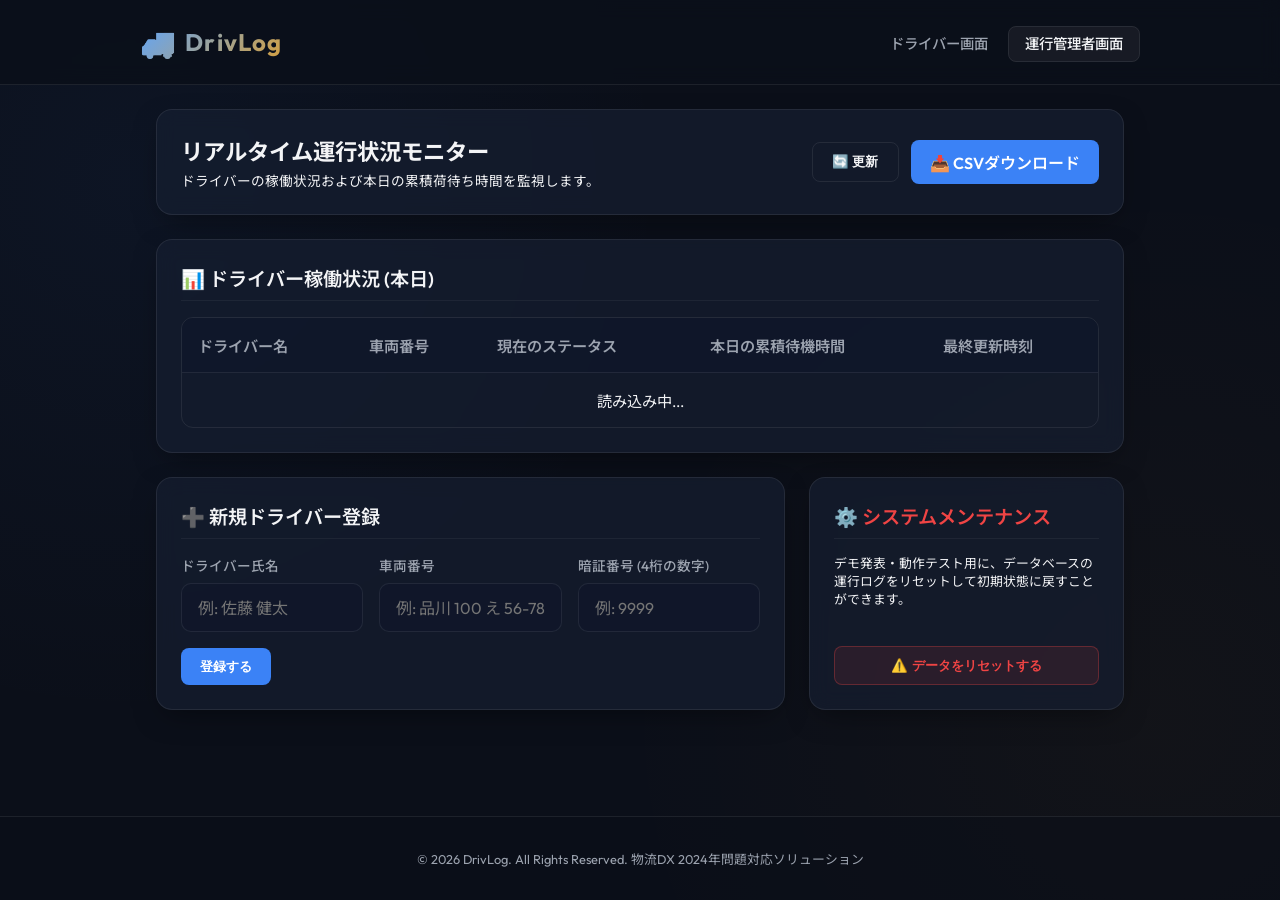
==== drivlog/static/admin.html @ 2ab90650 "Initial commit of DrivLog" ====
<!DOCTYPE html>
<html lang="ja">
<head>
  <meta charset="UTF-8">
  <meta name="viewport" content="width=device-width, initial-scale=1.0">
  <title>DrivLog - 運行管理者ダッシュボード</title>
  <link rel="stylesheet" href="style.css">
</head>
<body>
  <header>
    <div class="header-container">
      <div class="logo">
        <span class="logo-icon">🚚</span>
        <span>DrivLog <span style="font-size: 0.8rem; font-weight: normal; vertical-align: middle; opacity: 0.8;">Admin</span></span>
      </div>
      <nav>
        <a href="index.html">ドライバー画面</a>
        <a href="admin.html" class="active">運行管理者画面</a>
      </nav>
    </div>
  </header>

  <main>
    <!-- 上部アクションバー -->
    <div class="card flex-between">
      <div>
        <h2 style="font-size: 1.4rem; font-weight: 700;">リアルタイム運行状況モニター</h2>
        <p class="text-muted" style="font-size: 0.85rem; margin-top: 0.25rem;">ドライバーの稼働状況および本日の累積荷待ち時間を監視します。</p>
      </div>
      <div class="flex-gap">
        <button onclick="fetchStatus()" class="btn-secondary">🔄 更新</button>
        <a href="/api/logs/download" class="btn-primary" style="text-decoration: none; display: inline-block;">📥 CSVダウンロード</a>
      </div>
    </div>

    <!-- 運行ステータス一覧 -->
    <div class="card">
      <div class="card-title">📊 ドライバー稼働状況 (本日)</div>
      <div class="table-wrapper">
        <table>
          <thead>
            <tr>
              <th>ドライバー名</th>
              <th>車両番号</th>
              <th>現在のステータス</th>
              <th>本日の累積待機時間</th>
              <th>最終更新時刻</th>
            </tr>
          </thead>
          <tbody id="status-table-body">
            <tr>
              <td colspan="5" style="text-align: center;" class="text-muted">読み込み中...</td>
            </tr>
          </tbody>
        </table>
      </div>
    </div>

    <!-- 管理操作（ドライバー追加 & メンテナンス） -->
    <div style="display: grid; grid-template-columns: 2fr 1fr; gap: 1.5rem;">
      <!-- ドライバー追加 -->
      <div class="card">
        <div class="card-title">➕ 新規ドライバー登録</div>
        <form id="add-driver-form" onsubmit="addDriver(event)">
          <div style="display: grid; grid-template-columns: 1fr 1fr 1fr; gap: 1rem; margin-bottom: 1rem;">
            <div class="form-group" style="margin-bottom: 0;">
              <label for="driver-name">ドライバー氏名</label>
              <input type="text" id="driver-name" class="input-custom" placeholder="例: 佐藤 健太" required>
            </div>
            <div class="form-group" style="margin-bottom: 0;">
              <label for="vehicle-number">車両番号</label>
              <input type="text" id="vehicle-number" class="input-custom" placeholder="例: 品川 100 え 56-78" required>
            </div>
            <div class="form-group" style="margin-bottom: 0;">
              <label for="driver-pin-new">暗証番号 (4桁の数字)</label>
              <input type="password" id="driver-pin-new" class="input-custom" pattern="[0-9]*" inputmode="numeric" maxlength="4" placeholder="例: 9999" required>
            </div>
          </div>
          <button type="submit" class="btn-primary">登録する</button>
        </form>
      </div>

      <!-- システム管理（デモ用リセット） -->
      <div class="card" style="display: flex; flex-direction: column; justify-content: space-between;">
        <div>
          <div class="card-title" style="color: var(--color-offline);">⚙️ システムメンテナンス</div>
          <p class="text-muted" style="font-size: 0.8rem; line-height: 1.4; margin-bottom: 1rem;">
            デモ発表・動作テスト用に、データベースの運行ログをリセットして初期状態に戻すことができます。
          </p>
        </div>
        <button onclick="resetSystem()" class="btn-danger">⚠️ データをリセットする</button>
      </div>
    </div>
  </main>

  <div id="toast" class="toast">更新されました</div>

  <footer>
    <p>&copy; 2026 DrivLog. All Rights Reserved. 物流DX 2024年問題対応ソリューション</p>
  </footer>

  <script src="admin.js"></script>
</body>
</html>
---- drivlog/static/style.css ----
@import url('https://fonts.googleapis.com/css2?family=Outfit:wght@300;400;600;700&family=Noto+Sans+JP:wght@400;500;700&display=swap');

:root {
  --font-main: 'Outfit', 'Noto Sans JP', sans-serif;
  --bg-color: #0b0f19;
  --card-bg: rgba(22, 30, 49, 0.7);
  --border-color: rgba(255, 255, 255, 0.08);
  --text-main: #f3f4f6;
  --text-muted: #9ca3af;
  
  /* Status Colors */
  --color-driving: #3b82f6; /* Blue */
  --color-waiting: #f59e0b; /* Amber */
  --color-working: #10b981; /* Emerald */
  --color-offline: #ef4444; /* Red */
  --color-neutral: #6b7280; /* Gray */
  
  --shadow-premium: 0 10px 30px -10px rgba(0, 0, 0, 0.5);
  --transition-smooth: all 0.3s cubic-bezier(0.4, 0, 0.2, 1);
}

* {
  box-sizing: border-box;
  margin: 0;
  padding: 0;
}

body {
  font-family: var(--font-main);
  background-color: var(--bg-color);
  color: var(--text-main);
  min-height: 100vh;
  display: flex;
  flex-direction: column;
  background-image: 
    radial-gradient(circle at 10% 20%, rgba(59, 130, 246, 0.05) 0%, transparent 40%),
    radial-gradient(circle at 90% 80%, rgba(245, 158, 11, 0.03) 0%, transparent 40%);
  background-attachment: fixed;
}

/* Header */
header {
  padding: 1.5rem 1rem;
  background: rgba(11, 15, 25, 0.8);
  backdrop-filter: blur(10px);
  border-bottom: 1px solid var(--border-color);
  position: sticky;
  top: 0;
  z-index: 100;
}

.header-container {
  max-width: 1000px;
  margin: 0 auto;
  display: flex;
  justify-content: space-between;
  align-items: center;
}

.logo {
  display: flex;
  align-items: center;
  gap: 0.5rem;
  font-size: 1.5rem;
  font-weight: 700;
  letter-spacing: 0.05em;
  background: linear-gradient(135deg, #60a5fa, #f59e0b);
  -webkit-background-clip: text;
  -webkit-text-fill-color: transparent;
}

.logo-icon {
  font-size: 1.8rem;
}

nav a {
  color: var(--text-muted);
  text-decoration: none;
  font-size: 0.9rem;
  font-weight: 500;
  padding: 0.5rem 1rem;
  border-radius: 8px;
  transition: var(--transition-smooth);
  border: 1px solid transparent;
}

nav a:hover, nav a.active {
  color: var(--text-main);
  background: rgba(255, 255, 255, 0.05);
  border-color: var(--border-color);
}

/* Main Content */
main {
  flex: 1;
  width: 100%;
  max-width: 1000px;
  margin: 0 auto;
  padding: 1.5rem 1rem 3rem 1rem;
}

/* Card layout */
.card {
  background: var(--card-bg);
  border: 1px solid var(--border-color);
  border-radius: 16px;
  padding: 1.5rem;
  margin-bottom: 1.5rem;
  backdrop-filter: blur(10px);
  box-shadow: var(--shadow-premium);
}

.card-title {
  font-size: 1.2rem;
  font-weight: 600;
  margin-bottom: 1rem;
  display: flex;
  align-items: center;
  gap: 0.5rem;
  border-bottom: 1px solid rgba(255, 255, 255, 0.05);
  padding-bottom: 0.5rem;
}

/* Driver Selector / Panel */
.form-group {
  margin-bottom: 1.25rem;
}

.form-group label {
  display: block;
  font-size: 0.85rem;
  color: var(--text-muted);
  margin-bottom: 0.5rem;
  font-weight: 500;
}

.select-custom, .input-custom {
  width: 100%;
  padding: 0.85rem 1rem;
  background: rgba(15, 23, 42, 0.6);
  border: 1px solid var(--border-color);
  border-radius: 10px;
  color: var(--text-main);
  font-family: var(--font-main);
  font-size: 1rem;
  outline: none;
  transition: var(--transition-smooth);
}

.select-custom:focus, .input-custom:focus {
  border-color: #3b82f6;
  box-shadow: 0 0 0 3px rgba(59, 130, 246, 0.15);
}

/* Status Badges */
.status-badge {
  display: inline-flex;
  align-items: center;
  gap: 0.35rem;
  padding: 0.35rem 0.75rem;
  border-radius: 9999px;
  font-size: 0.8rem;
  font-weight: 600;
}

.status-DRIVING { background: rgba(59, 130, 246, 0.15); color: var(--color-driving); border: 1px solid rgba(59, 130, 246, 0.3); }
.status-WAITING { background: rgba(245, 158, 11, 0.15); color: var(--color-waiting); border: 1px solid rgba(245, 158, 11, 0.3); }
.status-WORKING { background: rgba(16, 185, 129, 0.15); color: var(--color-working); border: 1px solid rgba(16, 185, 129, 0.3); }
.status-OFFLINE { background: rgba(239, 68, 68, 0.15); color: var(--color-offline); border: 1px solid rgba(239, 68, 68, 0.3); }

/* Driver Buttons */
.action-grid {
  display: grid;
  grid-template-columns: 1fr 1fr;
  gap: 1rem;
  margin-top: 1.5rem;
}

@media (max-width: 480px) {
  .action-grid {
    grid-template-columns: 1fr;
  }
}

.btn-action {
  display: flex;
  flex-direction: column;
  align-items: center;
  justify-content: center;
  padding: 1.5rem 1rem;
  border-radius: 14px;
  border: 1px solid transparent;
  color: #ffffff;
  font-family: var(--font-main);
  font-size: 1.1rem;
  font-weight: 600;
  cursor: pointer;
  transition: var(--transition-smooth);
  box-shadow: 0 4px 6px -1px rgba(0, 0, 0, 0.1);
}

.btn-action span.icon {
  font-size: 2rem;
  margin-bottom: 0.5rem;
}

.btn-action span.sub {
  font-size: 0.75rem;
  opacity: 0.8;
  font-weight: 400;
  margin-top: 0.25rem;
}

.btn-driving { background: var(--color-driving); }
.btn-driving:hover { background: #2563eb; transform: translateY(-2px); }

.btn-waiting { background: var(--color-waiting); }
.btn-waiting:hover { background: #d97706; transform: translateY(-2px); }

.btn-working { background: var(--color-working); }
.btn-working:hover { background: #059669; transform: translateY(-2px); }

.btn-offline { background: var(--color-offline); }
.btn-offline:hover { background: #dc2626; transform: translateY(-2px); }

.btn-action:disabled {
  background: #1f2937;
  color: #4b5563;
  cursor: not-allowed;
  transform: none;
  box-shadow: none;
  border-color: rgba(255, 255, 255, 0.02);
}

/* Admin Dashboard Table */
.table-wrapper {
  overflow-x: auto;
  border-radius: 12px;
  border: 1px solid var(--border-color);
}

table {
  width: 100%;
  border-collapse: collapse;
  text-align: left;
  font-size: 0.95rem;
}

th, td {
  padding: 1rem;
  border-bottom: 1px solid var(--border-color);
}

th {
  background: rgba(15, 23, 42, 0.8);
  font-weight: 600;
  color: var(--text-muted);
}

tr:last-child td {
  border-bottom: none;
}

tr:hover td {
  background: rgba(255, 255, 255, 0.01);
}

/* Buttons General */
.btn-primary {
  background: #3b82f6;
  color: white;
  border: none;
  padding: 0.6rem 1.2rem;
  border-radius: 8px;
  font-weight: 600;
  cursor: pointer;
  transition: var(--transition-smooth);
}

.btn-primary:hover {
  background: #2563eb;
}

.btn-secondary {
  background: transparent;
  color: var(--text-main);
  border: 1px solid var(--border-color);
  padding: 0.6rem 1.2rem;
  border-radius: 8px;
  font-weight: 600;
  cursor: pointer;
  transition: var(--transition-smooth);
}

.btn-secondary:hover {
  background: rgba(255, 255, 255, 0.05);
}

.btn-danger {
  background: rgba(239, 68, 68, 0.1);
  color: var(--color-offline);
  border: 1px solid rgba(239, 68, 68, 0.3);
  padding: 0.6rem 1.2rem;
  border-radius: 8px;
  font-weight: 600;
  cursor: pointer;
  transition: var(--transition-smooth);
}

.btn-danger:hover {
  background: rgba(239, 68, 68, 0.2);
}

/* Layout Utilities */
.flex-between {
  display: flex;
  justify-content: space-between;
  align-items: center;
  gap: 1rem;
}

.flex-gap {
  display: flex;
  gap: 0.75rem;
  align-items: center;
}

@media (max-width: 640px) {
  .flex-between {
    flex-direction: column;
    align-items: stretch;
  }
}

.toast {
  position: fixed;
  bottom: 20px;
  right: 20px;
  background: #10b981;
  color: white;
  padding: 1rem 1.5rem;
  border-radius: 10px;
  font-weight: 600;
  box-shadow: 0 10px 15px -3px rgba(0, 0, 0, 0.3);
  opacity: 0;
  transform: translateY(10px);
  transition: var(--transition-smooth);
  z-index: 1000;
  pointer-events: none;
}

.toast.show {
  opacity: 1;
  transform: translateY(0);
}

/* Footer */
footer {
  text-align: center;
  padding: 2rem 1rem;
  color: var(--text-muted);
  font-size: 0.8rem;
  border-top: 1px solid var(--border-color);
  background: rgba(11, 15, 25, 0.5);
}
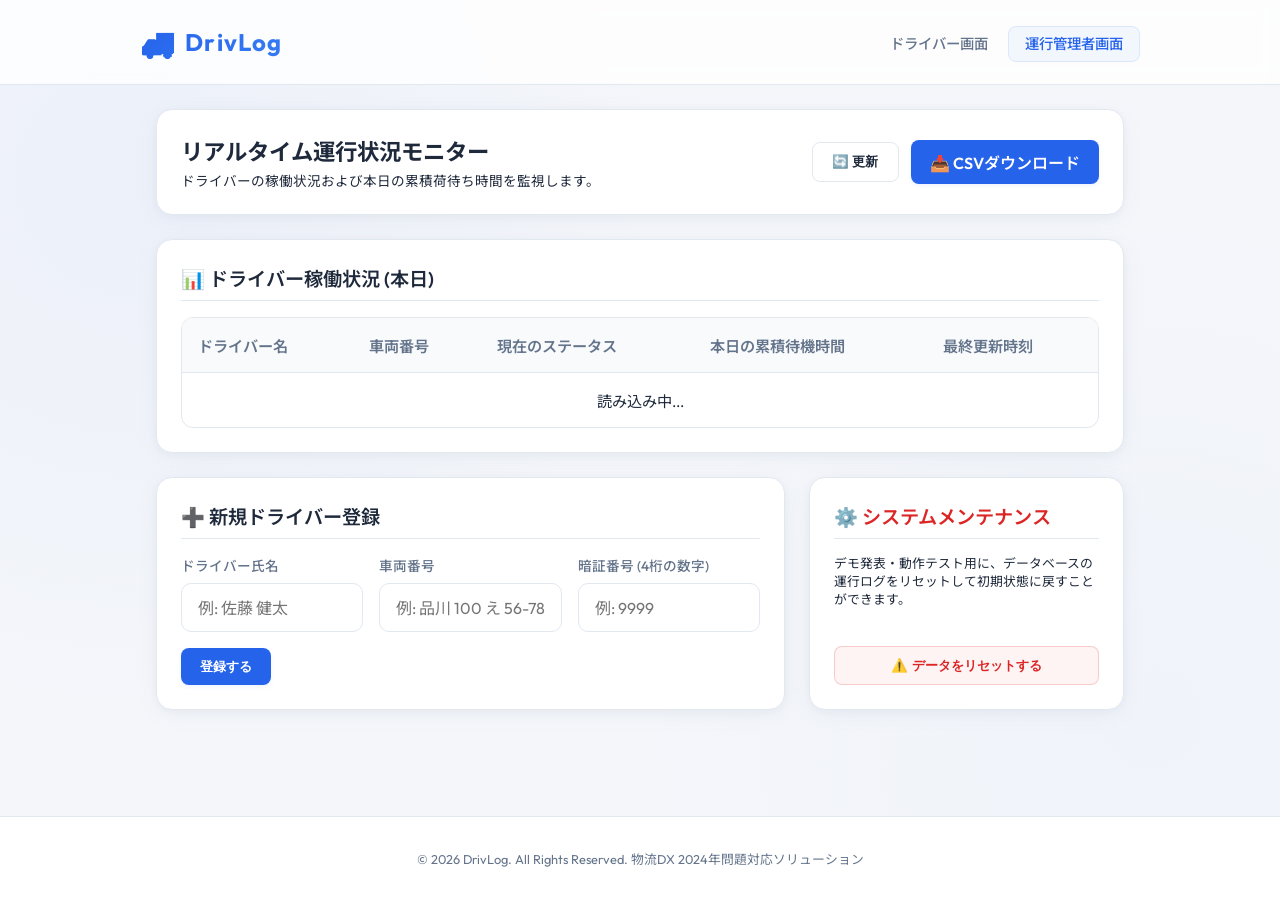
==== commit 24d24ee8: "fix: add cache busting query to style.css link to force update UI" ====
--- a/drivlog/static/admin.html
+++ b/drivlog/static/admin.html
@@ -4,7 +4,7 @@
   <meta charset="UTF-8">
   <meta name="viewport" content="width=device-width, initial-scale=1.0">
   <title>DrivLog - 運行管理者ダッシュボード</title>
-  <link rel="stylesheet" href="style.css">
+  <link rel="stylesheet" href="style.css?v=2">
 </head>
 <body>
   <header>
--- a/drivlog/static/style.css
+++ b/drivlog/static/style.css
@@ -2,20 +2,20 @@
 
 :root {
   --font-main: 'Outfit', 'Noto Sans JP', sans-serif;
-  --bg-color: #0b0f19;
-  --card-bg: rgba(22, 30, 49, 0.7);
-  --border-color: rgba(255, 255, 255, 0.08);
-  --text-main: #f3f4f6;
-  --text-muted: #9ca3af;
+  --bg-color: #f4f6fa;
+  --card-bg: #ffffff;
+  --border-color: #e2e8f0;
+  --text-main: #1e293b;
+  --text-muted: #64748b;
   
   /* Status Colors */
-  --color-driving: #3b82f6; /* Blue */
-  --color-waiting: #f59e0b; /* Amber */
-  --color-working: #10b981; /* Emerald */
-  --color-offline: #ef4444; /* Red */
-  --color-neutral: #6b7280; /* Gray */
+  --color-driving: #2563eb; /* Blue */
+  --color-waiting: #d97706; /* Amber */
+  --color-working: #059669; /* Emerald */
+  --color-offline: #dc2626; /* Red */
+  --color-neutral: #64748b; /* Gray */
   
-  --shadow-premium: 0 10px 30px -10px rgba(0, 0, 0, 0.5);
+  --shadow-premium: 0 4px 20px -2px rgba(148, 163, 184, 0.12), 0 2px 8px -1px rgba(148, 163, 184, 0.08);
   --transition-smooth: all 0.3s cubic-bezier(0.4, 0, 0.2, 1);
 }
 
@@ -33,15 +33,15 @@
   display: flex;
   flex-direction: column;
   background-image: 
-    radial-gradient(circle at 10% 20%, rgba(59, 130, 246, 0.05) 0%, transparent 40%),
-    radial-gradient(circle at 90% 80%, rgba(245, 158, 11, 0.03) 0%, transparent 40%);
+    radial-gradient(circle at 10% 20%, rgba(37, 99, 235, 0.04) 0%, transparent 40%),
+    radial-gradient(circle at 90% 80%, rgba(37, 99, 235, 0.02) 0%, transparent 40%);
   background-attachment: fixed;
 }
 
 /* Header */
 header {
   padding: 1.5rem 1rem;
-  background: rgba(11, 15, 25, 0.8);
+  background: rgba(255, 255, 255, 0.8);
   backdrop-filter: blur(10px);
   border-bottom: 1px solid var(--border-color);
   position: sticky;
@@ -64,7 +64,7 @@
   font-size: 1.5rem;
   font-weight: 700;
   letter-spacing: 0.05em;
-  background: linear-gradient(135deg, #60a5fa, #f59e0b);
+  background: linear-gradient(135deg, #2563eb, #3b82f6);
   -webkit-background-clip: text;
   -webkit-text-fill-color: transparent;
 }
@@ -85,9 +85,9 @@
 }
 
 nav a:hover, nav a.active {
-  color: var(--text-main);
-  background: rgba(255, 255, 255, 0.05);
-  border-color: var(--border-color);
+  color: #2563eb;
+  background: rgba(37, 99, 235, 0.05);
+  border-color: rgba(37, 99, 235, 0.1);
 }
 
 /* Main Content */
@@ -117,7 +117,7 @@
   display: flex;
   align-items: center;
   gap: 0.5rem;
-  border-bottom: 1px solid rgba(255, 255, 255, 0.05);
+  border-bottom: 1px solid var(--border-color);
   padding-bottom: 0.5rem;
 }
 
@@ -137,7 +137,7 @@
 .select-custom, .input-custom {
   width: 100%;
   padding: 0.85rem 1rem;
-  background: rgba(15, 23, 42, 0.6);
+  background: #ffffff;
   border: 1px solid var(--border-color);
   border-radius: 10px;
   color: var(--text-main);
@@ -148,8 +148,8 @@
 }
 
 .select-custom:focus, .input-custom:focus {
-  border-color: #3b82f6;
-  box-shadow: 0 0 0 3px rgba(59, 130, 246, 0.15);
+  border-color: #2563eb;
+  box-shadow: 0 0 0 3px rgba(37, 99, 235, 0.15);
 }
 
 /* Status Badges */
@@ -163,10 +163,10 @@
   font-weight: 600;
 }
 
-.status-DRIVING { background: rgba(59, 130, 246, 0.15); color: var(--color-driving); border: 1px solid rgba(59, 130, 246, 0.3); }
-.status-WAITING { background: rgba(245, 158, 11, 0.15); color: var(--color-waiting); border: 1px solid rgba(245, 158, 11, 0.3); }
-.status-WORKING { background: rgba(16, 185, 129, 0.15); color: var(--color-working); border: 1px solid rgba(16, 185, 129, 0.3); }
-.status-OFFLINE { background: rgba(239, 68, 68, 0.15); color: var(--color-offline); border: 1px solid rgba(239, 68, 68, 0.3); }
+.status-DRIVING { background: rgba(37, 99, 235, 0.08); color: var(--color-driving); border: 1px solid rgba(37, 99, 235, 0.2); }
+.status-WAITING { background: rgba(217, 119, 6, 0.08); color: var(--color-waiting); border: 1px solid rgba(217, 119, 6, 0.2); }
+.status-WORKING { background: rgba(5, 150, 105, 0.08); color: var(--color-working); border: 1px solid rgba(5, 150, 105, 0.2); }
+.status-OFFLINE { background: rgba(220, 38, 38, 0.08); color: var(--color-offline); border: 1px solid rgba(220, 38, 38, 0.2); }
 
 /* Driver Buttons */
 .action-grid {
@@ -196,7 +196,7 @@
   font-weight: 600;
   cursor: pointer;
   transition: var(--transition-smooth);
-  box-shadow: 0 4px 6px -1px rgba(0, 0, 0, 0.1);
+  box-shadow: 0 4px 12px rgba(37, 99, 235, 0.08);
 }
 
 .btn-action span.icon {
@@ -212,24 +212,24 @@
 }
 
 .btn-driving { background: var(--color-driving); }
-.btn-driving:hover { background: #2563eb; transform: translateY(-2px); }
+.btn-driving:hover { background: #1d4ed8; transform: translateY(-2px); box-shadow: 0 6px 16px rgba(37, 99, 235, 0.16); }
 
 .btn-waiting { background: var(--color-waiting); }
-.btn-waiting:hover { background: #d97706; transform: translateY(-2px); }
+.btn-waiting:hover { background: #b45309; transform: translateY(-2px); box-shadow: 0 6px 16px rgba(217, 119, 6, 0.16); }
 
 .btn-working { background: var(--color-working); }
-.btn-working:hover { background: #059669; transform: translateY(-2px); }
+.btn-working:hover { background: #047857; transform: translateY(-2px); box-shadow: 0 6px 16px rgba(5, 150, 105, 0.16); }
 
 .btn-offline { background: var(--color-offline); }
-.btn-offline:hover { background: #dc2626; transform: translateY(-2px); }
+.btn-offline:hover { background: #b91c1c; transform: translateY(-2px); box-shadow: 0 6px 16px rgba(220, 38, 38, 0.16); }
 
 .btn-action:disabled {
-  background: #1f2937;
-  color: #4b5563;
+  background: #f1f5f9;
+  color: #94a3b8;
   cursor: not-allowed;
   transform: none;
   box-shadow: none;
-  border-color: rgba(255, 255, 255, 0.02);
+  border-color: #cbd5e1;
 }
 
 /* Admin Dashboard Table */
@@ -252,7 +252,7 @@
 }
 
 th {
-  background: rgba(15, 23, 42, 0.8);
+  background: #f8fafc;
   font-weight: 600;
   color: var(--text-muted);
 }
@@ -262,12 +262,12 @@
 }
 
 tr:hover td {
-  background: rgba(255, 255, 255, 0.01);
+  background: rgba(37, 99, 235, 0.02);
 }
 
 /* Buttons General */
 .btn-primary {
-  background: #3b82f6;
+  background: #2563eb;
   color: white;
   border: none;
   padding: 0.6rem 1.2rem;
@@ -275,14 +275,16 @@
   font-weight: 600;
   cursor: pointer;
   transition: var(--transition-smooth);
+  box-shadow: 0 2px 4px rgba(37, 99, 235, 0.08);
 }
 
 .btn-primary:hover {
-  background: #2563eb;
+  background: #1d4ed8;
+  box-shadow: 0 4px 8px rgba(37, 99, 235, 0.16);
 }
 
 .btn-secondary {
-  background: transparent;
+  background: #ffffff;
   color: var(--text-main);
   border: 1px solid var(--border-color);
   padding: 0.6rem 1.2rem;
@@ -293,13 +295,14 @@
 }
 
 .btn-secondary:hover {
-  background: rgba(255, 255, 255, 0.05);
+  background: #f8fafc;
+  border-color: #cbd5e1;
 }
 
 .btn-danger {
-  background: rgba(239, 68, 68, 0.1);
+  background: rgba(220, 38, 38, 0.05);
   color: var(--color-offline);
-  border: 1px solid rgba(239, 68, 68, 0.3);
+  border: 1px solid rgba(220, 38, 38, 0.2);
   padding: 0.6rem 1.2rem;
   border-radius: 8px;
   font-weight: 600;
@@ -308,7 +311,7 @@
 }
 
 .btn-danger:hover {
-  background: rgba(239, 68, 68, 0.2);
+  background: rgba(220, 38, 38, 0.1);
 }
 
 /* Layout Utilities */
@@ -336,12 +339,12 @@
   position: fixed;
   bottom: 20px;
   right: 20px;
-  background: #10b981;
+  background: #059669;
   color: white;
   padding: 1rem 1.5rem;
   border-radius: 10px;
   font-weight: 600;
-  box-shadow: 0 10px 15px -3px rgba(0, 0, 0, 0.3);
+  box-shadow: 0 10px 15px -3px rgba(0, 0, 0, 0.1);
   opacity: 0;
   transform: translateY(10px);
   transition: var(--transition-smooth);
@@ -361,5 +364,5 @@
   color: var(--text-muted);
   font-size: 0.8rem;
   border-top: 1px solid var(--border-color);
-  background: rgba(11, 15, 25, 0.5);
-}
+  background: #ffffff;
+}
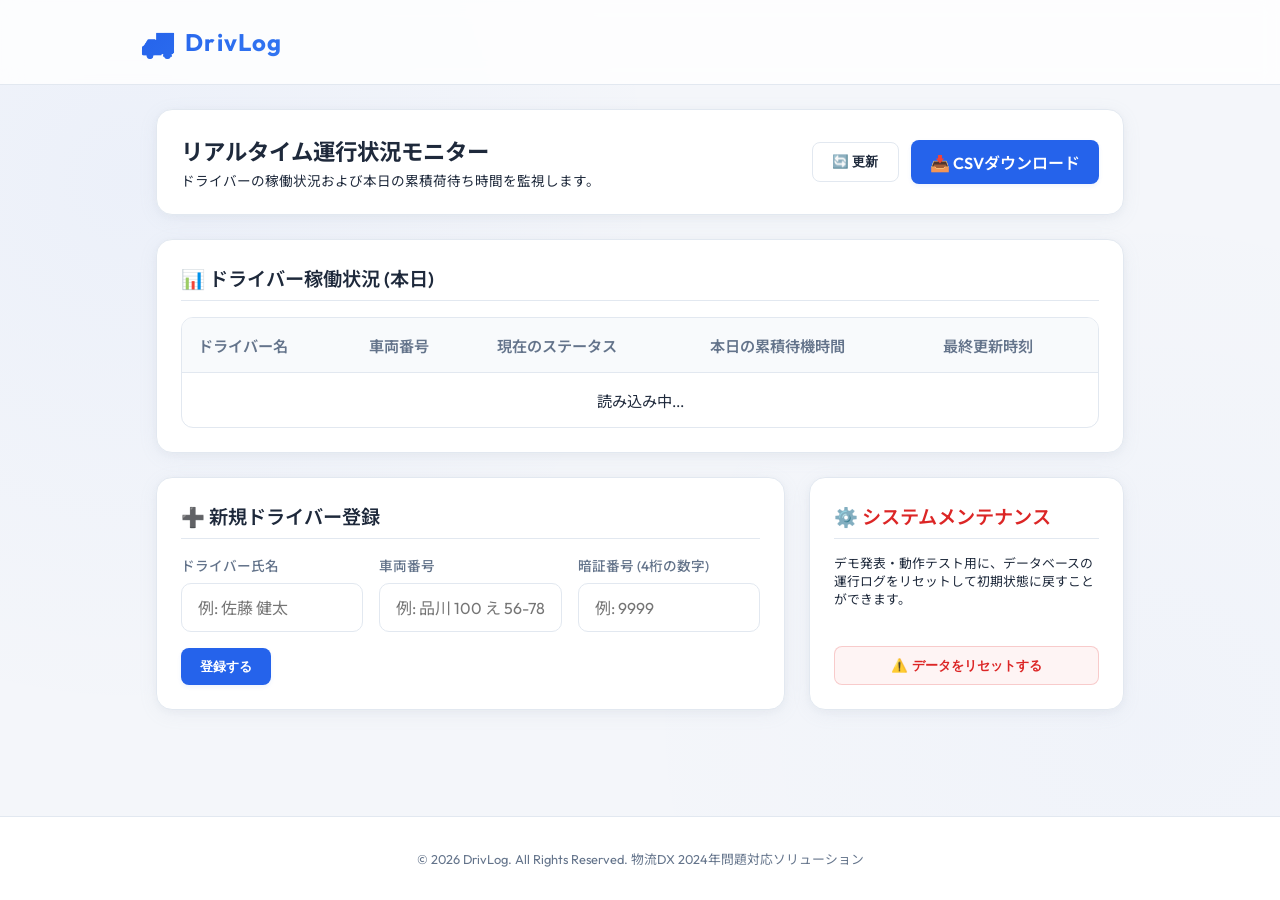
==== commit 94583243: "feat: separate driver and admin screens by removing navigation links" ====
--- a/drivlog/static/admin.html
+++ b/drivlog/static/admin.html
@@ -11,12 +11,8 @@
     <div class="header-container">
       <div class="logo">
         <span class="logo-icon">🚚</span>
-        <span>DrivLog <span style="font-size: 0.8rem; font-weight: normal; vertical-align: middle; opacity: 0.8;">Admin</span></span>
+        <span>DrivLog <span style="font-size: 0.9rem; font-weight: normal; vertical-align: middle; opacity: 0.7; margin-left: 0.5rem;">運行管理者画面</span></span>
       </div>
-      <nav>
-        <a href="index.html">ドライバー画面</a>
-        <a href="admin.html" class="active">運行管理者画面</a>
-      </nav>
     </div>
   </header>
 
